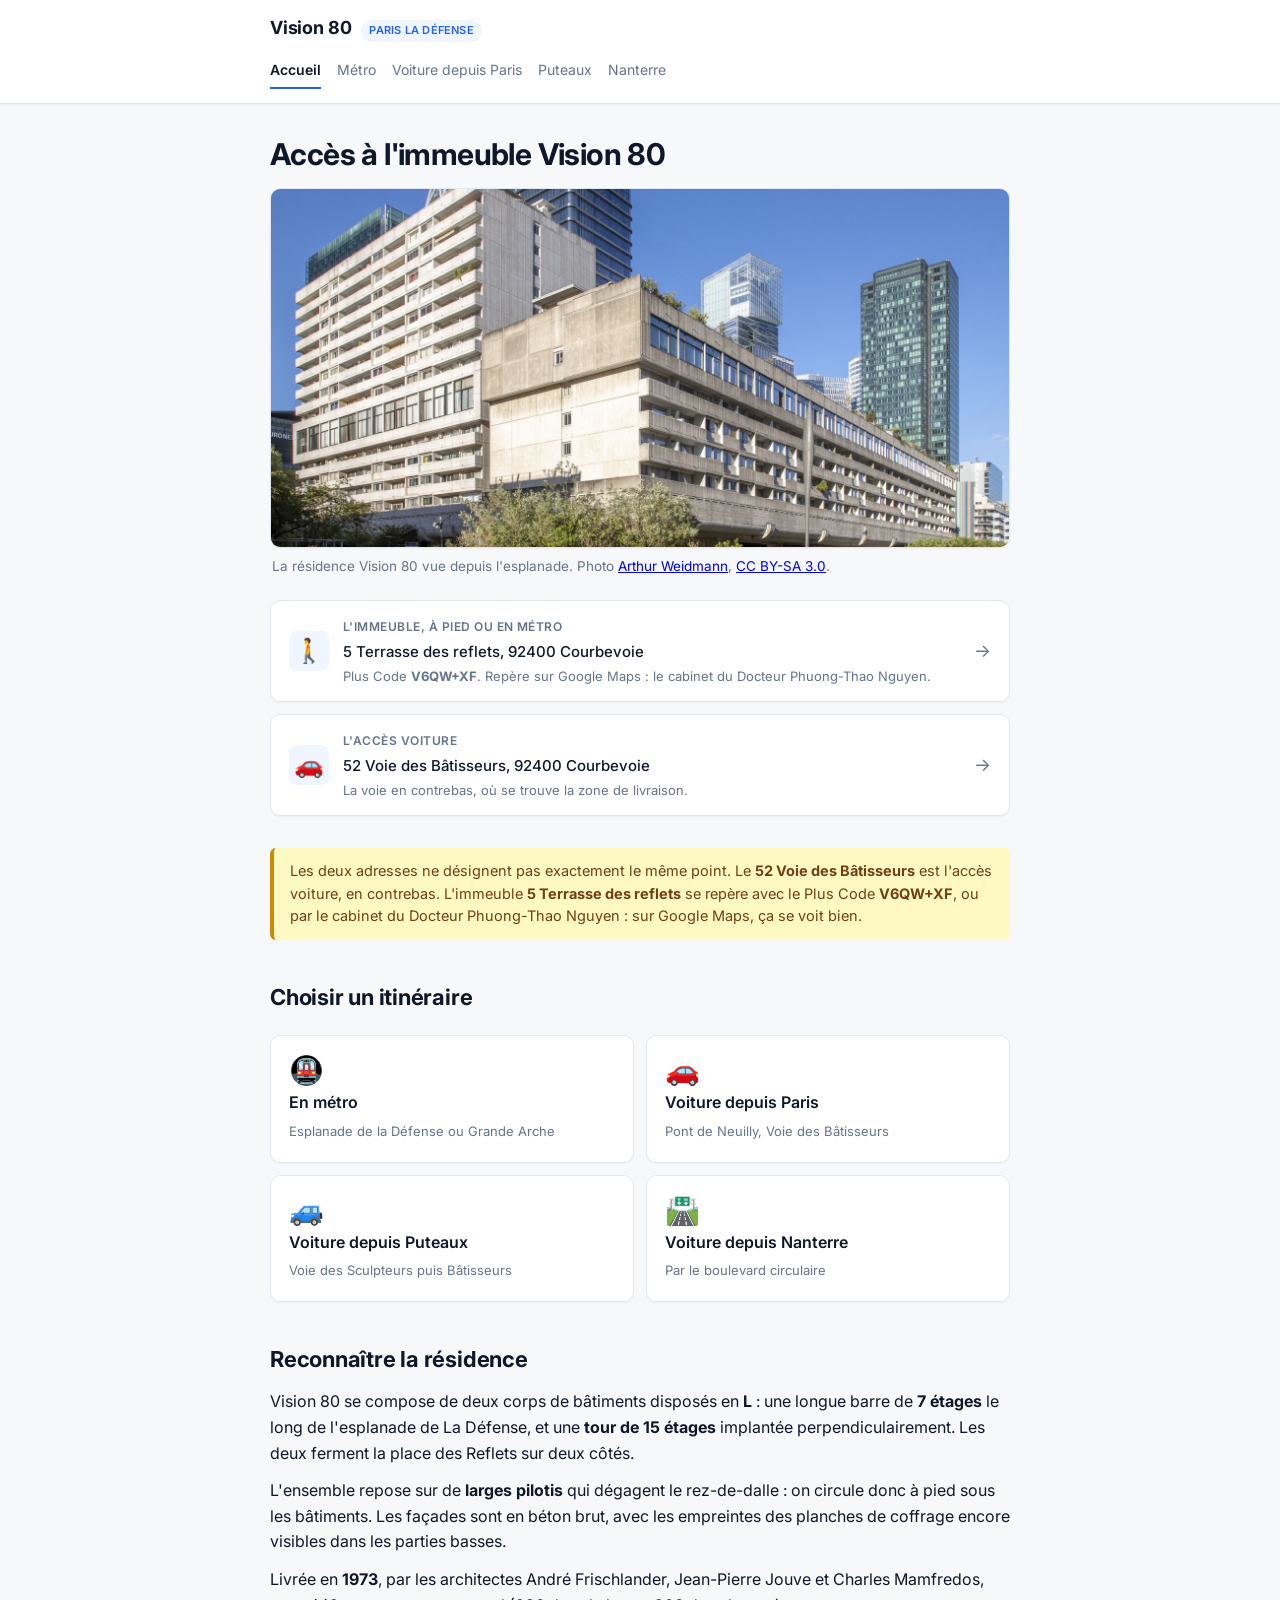
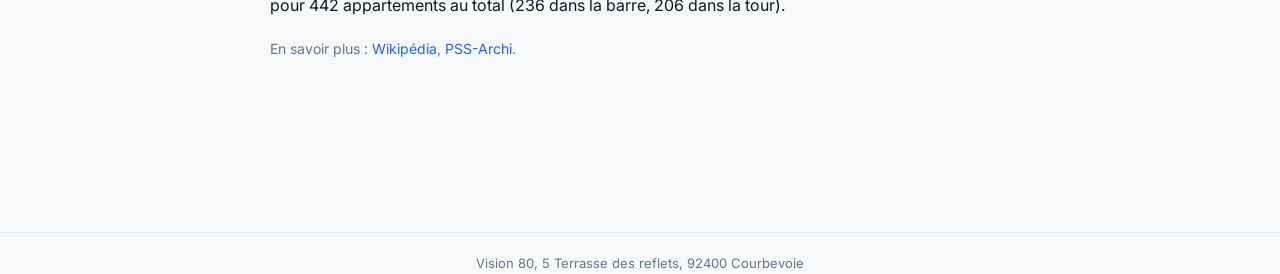
==== index.html @ 6543cbb2 "premier commit : site d'acces a la residence Vision 80, duplique depuis 5reflets.github.io" ====
<!doctype html>
<html lang="fr">
<head>
<meta charset="utf-8">
<meta name="viewport" content="width=device-width, initial-scale=1">
<title>Accès Vision 80 - 5 terrasse des reflets, Courbevoie</title>
<meta name="description" content="Comment se rendre à l'immeuble Vision 80, 5 terrasse des reflets, Paris La Défense, à pied, en métro ou en voiture.">
<link rel="preconnect" href="https://fonts.googleapis.com">
<link rel="preconnect" href="https://fonts.gstatic.com" crossorigin>
<link href="https://fonts.googleapis.com/css2?family=Inter:wght@400;500;600;700&display=swap" rel="stylesheet">
<link rel="stylesheet" href="style.css">
</head>
<body>

<header class="site-header">
  <div class="site-header-inner">
    <h1 class="site-title">
      <a href="index.html">Vision 80</a>
      <span class="badge">Paris La Défense</span>
    </h1>
    <nav class="tabs">
      <a href="index.html" class="active">Accueil</a>
      <a href="metro.html">Métro</a>
      <a href="voiture-paris.html">Voiture depuis Paris</a>
      <a href="voiture-puteaux.html">Puteaux</a>
      <a href="voiture-nanterre.html">Nanterre</a>
    </nav>
  </div>
</header>

<div class="container">

  <h1 class="page-title">Accès à l'immeuble Vision 80</h1>

  <figure class="figure figure--hero">
    <img src="images/vision80_2022.jpg" alt="La résidence Vision 80 vue depuis l'esplanade, la tour de 15 étages à gauche et la longue barre à droite, les tours de La Défense au fond">
    <figcaption>La résidence Vision 80 vue depuis l'esplanade. Photo <a href="https://fr.wikipedia.org/wiki/Fichier:Vision_80_Juillet_2022.jpeg" target="_blank" rel="noopener">Arthur Weidmann</a>, <a href="https://creativecommons.org/licenses/by-sa/3.0/deed.fr" target="_blank" rel="noopener">CC BY-SA 3.0</a>.</figcaption>
  </figure>

  <div class="addresses">
    <a class="address-card" href="https://maps.google.com/?q=V6QW%2BXF+Courbevoie" target="_blank" rel="noopener">
      <span class="icon">🚶</span>
      <span class="info">
        <span class="label">L'immeuble, à pied ou en métro</span>
        <span class="value">5 Terrasse des reflets, 92400 Courbevoie</span>
        <span class="hint">Plus Code <strong>V6QW+XF</strong>. Repère sur Google Maps : le cabinet du Docteur Phuong-Thao Nguyen.</span>
      </span>
      <span class="arrow">→</span>
    </a>
    <a class="address-card" href="https://maps.google.com/?q=52+Voie+des+B%C3%A2tisseurs,+92400+Courbevoie" target="_blank" rel="noopener">
      <span class="icon">🚗</span>
      <span class="info">
        <span class="label">L'accès voiture</span>
        <span class="value">52 Voie des Bâtisseurs, 92400 Courbevoie</span>
        <span class="hint">La voie en contrebas, où se trouve la zone de livraison.</span>
      </span>
      <span class="arrow">→</span>
    </a>
  </div>

  <div class="note">
    Les deux adresses ne désignent pas exactement le même point. Le <strong>52 Voie des Bâtisseurs</strong> est l'accès voiture, en contrebas. L'immeuble <strong>5 Terrasse des reflets</strong> se repère avec le Plus Code <strong>V6QW+XF</strong>, ou par le cabinet du Docteur Phuong-Thao Nguyen : sur Google Maps, ça se voit bien.
  </div>

  <h2>Choisir un itinéraire</h2>

  <div class="modes">
    <a class="mode-card" href="metro.html">
      <span class="icon">🚇</span>
      <span class="title">En métro</span>
      <span class="desc">Esplanade de la Défense ou Grande Arche</span>
    </a>
    <a class="mode-card" href="voiture-paris.html">
      <span class="icon">🚗</span>
      <span class="title">Voiture depuis Paris</span>
      <span class="desc">Pont de Neuilly, Voie des Bâtisseurs</span>
    </a>
    <a class="mode-card" href="voiture-puteaux.html">
      <span class="icon">🚙</span>
      <span class="title">Voiture depuis Puteaux</span>
      <span class="desc">Voie des Sculpteurs puis Bâtisseurs</span>
    </a>
    <a class="mode-card" href="voiture-nanterre.html">
      <span class="icon">🛣️</span>
      <span class="title">Voiture depuis Nanterre</span>
      <span class="desc">Par le boulevard circulaire</span>
    </a>
  </div>

  <h2>Reconnaître la résidence</h2>

  <p>Vision 80 se compose de deux corps de bâtiments disposés en <strong>L</strong> : une longue barre de <strong>7 étages</strong> le long de l'esplanade de La Défense, et une <strong>tour de 15 étages</strong> implantée perpendiculairement. Les deux ferment la place des Reflets sur deux côtés.</p>

  <p>L'ensemble repose sur de <strong>larges pilotis</strong> qui dégagent le rez-de-dalle : on circule donc à pied sous les bâtiments. Les façades sont en béton brut, avec les empreintes des planches de coffrage encore visibles dans les parties basses.</p>

  <p>Livrée en <strong>1973</strong>, par les architectes André Frischlander, Jean-Pierre Jouve et Charles Mamfredos, pour 442 appartements au total (236 dans la barre, 206 dans la tour).</p>

  <p class="links">
    En savoir plus :
    <a href="https://fr.wikipedia.org/wiki/R%C3%A9sidence_Vision_80" target="_blank" rel="noopener">Wikipédia</a>,
    <a href="https://www.pss-archi.eu/immeubles/FR-92026-1736.html" target="_blank" rel="noopener">PSS-Archi</a>.
  </p>

</div>

<footer class="site-footer">
  <address>Vision 80, 5 Terrasse des reflets, 92400 Courbevoie</address>
</footer>

</body>
</html>
---- style.css ----
/* ---------- Reset & base ---------- */
* { box-sizing: border-box; }
html { -webkit-text-size-adjust: 100%; }

:root {
  --bg: #f7f8fa;
  --surface: #ffffff;
  --text: #0f172a;
  --muted: #64748b;
  --border: #e2e8f0;
  --accent: #2563eb;
  --accent-dark: #1d4ed8;
  --accent-soft: #eff6ff;
  --warn-bg: #fef9c3;
  --warn-border: #ca8a04;
  --warn-text: #713f12;
  --radius: 10px;
  --shadow-sm: 0 1px 2px rgba(15, 23, 42, 0.05);
  --shadow: 0 4px 12px rgba(15, 23, 42, 0.06);
}

body {
  font-family: "Inter", -apple-system, BlinkMacSystemFont, "Segoe UI", Roboto, sans-serif;
  font-size: 16px;
  line-height: 1.6;
  color: var(--text);
  background: var(--bg);
  margin: 0;
  -webkit-font-smoothing: antialiased;
}

.container {
  max-width: 780px;
  margin: 0 auto;
  padding: 24px 20px 96px;
}

/* ---------- Header ---------- */
.site-header {
  background: var(--surface);
  border-bottom: 1px solid var(--border);
  position: sticky;
  top: 0;
  z-index: 10;
  box-shadow: var(--shadow-sm);
}

.site-header-inner {
  max-width: 780px;
  margin: 0 auto;
  padding: 14px 20px;
}

.site-title {
  display: flex;
  align-items: baseline;
  gap: 10px;
  flex-wrap: wrap;
  margin: 0;
  font-size: 18px;
  font-weight: 700;
  letter-spacing: -0.01em;
}

.site-title .badge {
  font-size: 11px;
  font-weight: 600;
  color: var(--accent);
  background: var(--accent-soft);
  padding: 2px 8px;
  border-radius: 999px;
  letter-spacing: 0.02em;
  text-transform: uppercase;
}

.site-title a { color: inherit; text-decoration: none; }

nav.tabs {
  display: flex;
  flex-wrap: wrap;
  gap: 4px 16px;
  margin-top: 10px;
  font-size: 14px;
}

nav.tabs a {
  color: var(--muted);
  text-decoration: none;
  padding: 6px 0;
  border-bottom: 2px solid transparent;
  transition: color .15s, border-color .15s;
}

nav.tabs a:hover { color: var(--text); }

nav.tabs a.active {
  color: var(--text);
  font-weight: 600;
  border-bottom-color: var(--accent);
}

/* ---------- Content headings ---------- */
h1.page-title {
  font-size: 30px;
  font-weight: 700;
  letter-spacing: -0.02em;
  margin: 8px 0 16px;
  line-height: 1.2;
}

h2 {
  font-size: 22px;
  font-weight: 700;
  letter-spacing: -0.01em;
  margin: 40px 0 12px;
}

h3 {
  font-size: 16px;
  font-weight: 600;
  color: var(--muted);
  text-transform: uppercase;
  letter-spacing: 0.05em;
  margin: 32px 0 12px;
}

p { margin: 12px 0; }

/* ---------- Addresses ---------- */
.addresses {
  display: grid;
  gap: 12px;
  margin: 20px 0 32px;
}

.address-card {
  background: var(--surface);
  border: 1px solid var(--border);
  border-radius: var(--radius);
  padding: 16px 18px;
  display: flex;
  align-items: center;
  gap: 14px;
  text-decoration: none;
  color: var(--text);
  box-shadow: var(--shadow-sm);
  transition: transform .12s, box-shadow .12s, border-color .12s;
}

.address-card:hover {
  transform: translateY(-1px);
  box-shadow: var(--shadow);
  border-color: var(--accent);
}

.address-card .icon {
  font-size: 24px;
  flex-shrink: 0;
  width: 40px;
  height: 40px;
  display: flex;
  align-items: center;
  justify-content: center;
  background: var(--accent-soft);
  border-radius: 8px;
}

.address-card .info {
  flex: 1;
  min-width: 0;
}

.address-card .label {
  display: block;
  font-size: 12px;
  font-weight: 600;
  color: var(--muted);
  text-transform: uppercase;
  letter-spacing: 0.04em;
  margin-bottom: 2px;
}

.address-card .value {
  font-size: 15px;
  font-weight: 500;
  line-height: 1.4;
}

.address-card .hint {
  display: block;
  font-size: 13px;
  color: var(--muted);
  margin-top: 3px;
  line-height: 1.4;
}

.address-card .arrow {
  color: var(--muted);
  font-size: 18px;
}

/* ---------- Mode cards (home) ---------- */
.modes {
  display: grid;
  grid-template-columns: repeat(2, 1fr);
  gap: 12px;
  margin: 20px 0 32px;
}

@media (max-width: 480px) {
  .modes { grid-template-columns: 1fr; }
}

.mode-card {
  background: var(--surface);
  border: 1px solid var(--border);
  border-radius: var(--radius);
  padding: 20px 18px;
  text-decoration: none;
  color: var(--text);
  display: flex;
  flex-direction: column;
  gap: 8px;
  box-shadow: var(--shadow-sm);
  transition: transform .12s, box-shadow .12s, border-color .12s;
}

.mode-card:hover {
  transform: translateY(-2px);
  box-shadow: var(--shadow);
  border-color: var(--accent);
}

.mode-card .icon {
  font-size: 28px;
  line-height: 1;
}

.mode-card .title {
  font-size: 16px;
  font-weight: 600;
  line-height: 1.3;
}

.mode-card .desc {
  font-size: 13px;
  color: var(--muted);
}

/* ---------- Hero image ---------- */
.hero {
  width: 100%;
  height: auto;
  display: block;
  border-radius: var(--radius);
  border: 1px solid var(--border);
  margin: 8px 0 24px;
  box-shadow: var(--shadow-sm);
}

/* ---------- Figure avec legende ---------- */
.figure {
  margin: 8px 0 24px;
}

.figure img {
  width: 100%;
  height: auto;
  display: block;
  border-radius: var(--radius);
  border: 1px solid var(--border);
  box-shadow: var(--shadow-sm);
}

.figure figcaption {
  font-size: 13.5px;
  color: var(--muted);
  line-height: 1.5;
  margin-top: 8px;
  padding: 0 2px;
}

/* Photo d'ouverture : cadree en bandeau pour ne pas manger l'ecran.
   A ne pas appliquer aux cartes ni aux photos d'itineraire, qui doivent
   rester entieres sous peine de perdre l'information. */
.figure--hero img {
  max-height: 360px;
  object-fit: cover;
  object-position: center 45%;
}

@media (max-width: 600px) {
  .figure--hero img { max-height: 240px; }
}

/* ---------- Video ---------- */
.video {
  position: relative;
  width: 100%;
  aspect-ratio: 16 / 9;
  margin: 16px 0 32px;
  overflow: hidden;
  background: #000;
  border-radius: var(--radius);
  border: 1px solid var(--border);
  box-shadow: var(--shadow-sm);
}

.video iframe {
  position: absolute;
  inset: 0;
  width: 100%;
  height: 100%;
  border: 0;
}

/* ---------- Steps ---------- */
.steps {
  list-style: none;
  padding: 0;
  margin: 20px 0;
  counter-reset: step;
}

.steps > li {
  counter-increment: step;
  position: relative;
  padding: 0 0 32px 56px;
  margin: 0;
}

.steps > li::before {
  content: counter(step);
  position: absolute;
  left: 0;
  top: 0;
  width: 36px;
  height: 36px;
  border-radius: 50%;
  background: var(--accent);
  color: #fff;
  font-weight: 700;
  font-size: 15px;
  display: flex;
  align-items: center;
  justify-content: center;
  box-shadow: 0 0 0 4px var(--accent-soft);
}

.steps > li:not(:last-child)::after {
  content: "";
  position: absolute;
  left: 17px;
  top: 44px;
  bottom: 8px;
  width: 2px;
  background: var(--border);
}

.steps > li p:first-of-type {
  margin-top: 6px;
  font-weight: 500;
  font-size: 15.5px;
}

.steps img {
  max-width: 100%;
  height: auto;
  display: block;
  margin: 12px 0 0;
  border: 1px solid var(--border);
  border-radius: 6px;
}

/* ---------- Liens de bas de section ---------- */
.links {
  font-size: 14px;
  color: var(--muted);
  margin-top: 20px;
}

.links a {
  color: var(--accent);
  text-decoration: none;
}

.links a:hover { text-decoration: underline; }

/* ---------- Note ---------- */
.note {
  background: var(--warn-bg);
  border-left: 4px solid var(--warn-border);
  color: var(--warn-text);
  padding: 12px 16px;
  border-radius: 6px;
  margin: 20px 0;
  font-size: 14.5px;
  line-height: 1.55;
}

.note strong { color: var(--warn-text); }

/* ---------- Footer ---------- */
footer.site-footer {
  border-top: 1px solid var(--border);
  padding-top: 20px;
  margin-top: 64px;
  font-size: 13px;
  color: var(--muted);
  text-align: center;
}

footer address { font-style: normal; }
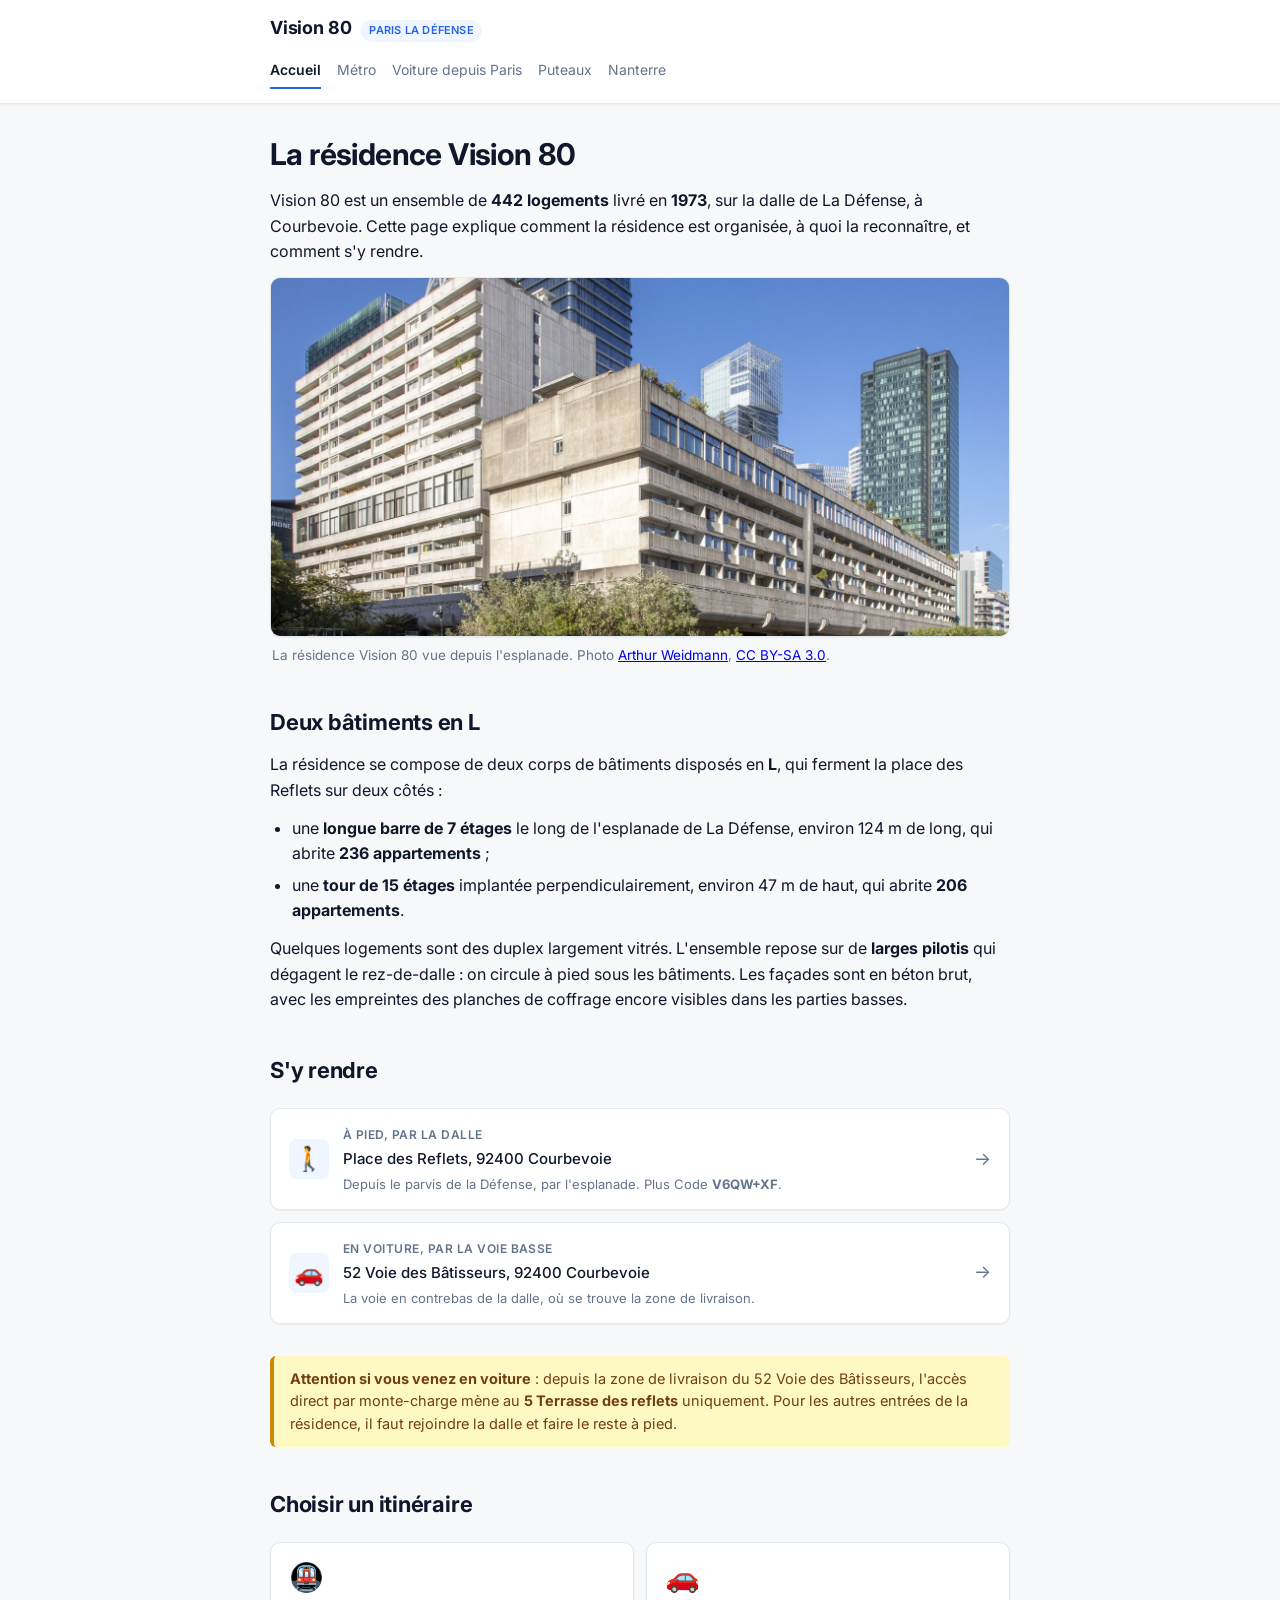
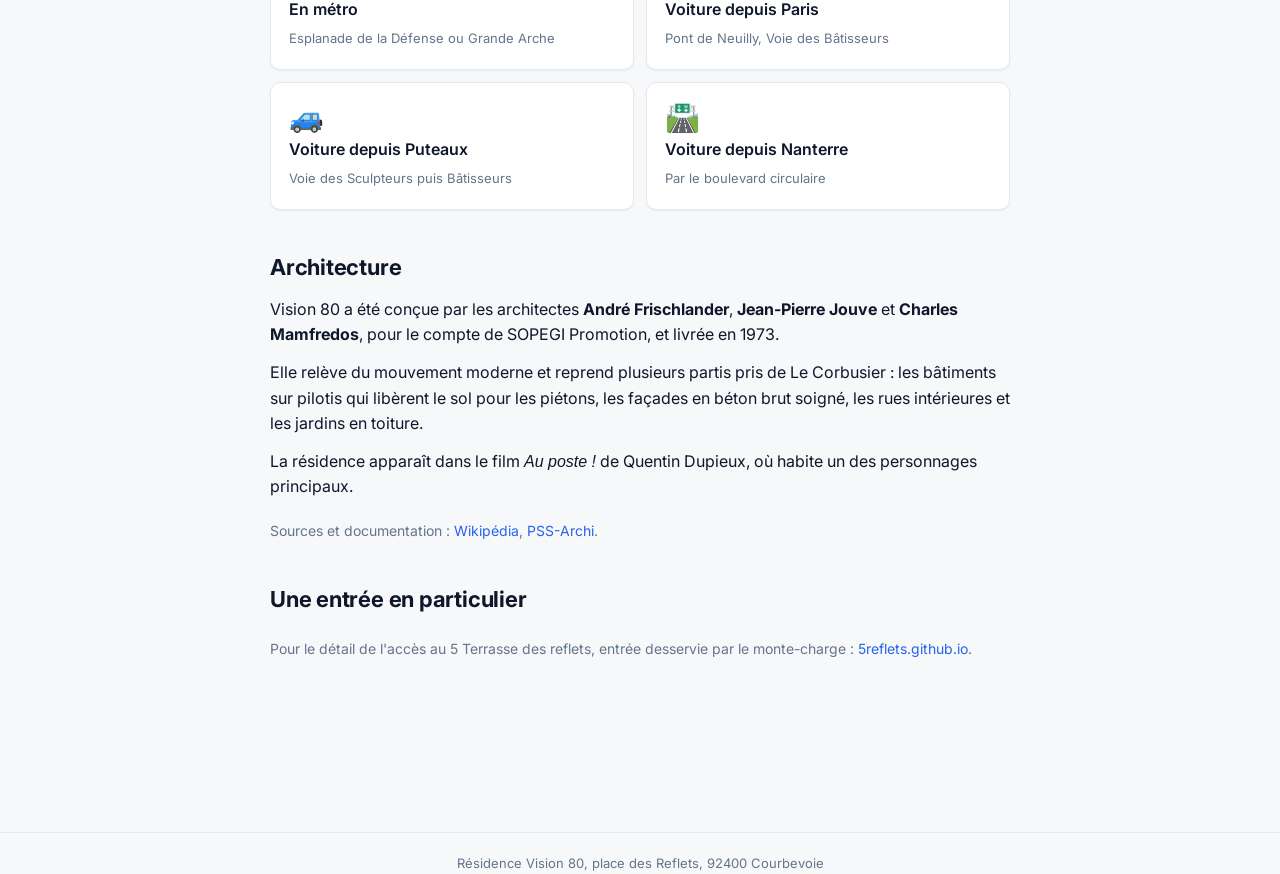
==== commit 21921fb9: "specialise le site sur la residence entiere : structure en L des deux batiments, architecture, et pr" ====
--- a/index.html
+++ b/index.html
@@ -3,8 +3,8 @@
 <head>
 <meta charset="utf-8">
 <meta name="viewport" content="width=device-width, initial-scale=1">
-<title>Accès Vision 80 - 5 terrasse des reflets, Courbevoie</title>
-<meta name="description" content="Comment se rendre à l'immeuble Vision 80, 5 terrasse des reflets, Paris La Défense, à pied, en métro ou en voiture.">
+<title>La résidence Vision 80, Paris La Défense</title>
+<meta name="description" content="La résidence Vision 80 à Paris La Défense (Courbevoie) : comment elle est organisée, comment la reconnaître, et comment s'y rendre à pied, en métro ou en voiture.">
 <link rel="preconnect" href="https://fonts.googleapis.com">
 <link rel="preconnect" href="https://fonts.gstatic.com" crossorigin>
 <link href="https://fonts.googleapis.com/css2?family=Inter:wght@400;500;600;700&display=swap" rel="stylesheet">
@@ -30,36 +30,51 @@
 
 <div class="container">
 
-  <h1 class="page-title">Accès à l'immeuble Vision 80</h1>
+  <h1 class="page-title">La résidence Vision 80</h1>
+
+  <p>Vision 80 est un ensemble de <strong>442 logements</strong> livré en <strong>1973</strong>, sur la dalle de La Défense, à Courbevoie. Cette page explique comment la résidence est organisée, à quoi la reconnaître, et comment s'y rendre.</p>
 
   <figure class="figure figure--hero">
     <img src="images/vision80_2022.jpg" alt="La résidence Vision 80 vue depuis l'esplanade, la tour de 15 étages à gauche et la longue barre à droite, les tours de La Défense au fond">
     <figcaption>La résidence Vision 80 vue depuis l'esplanade. Photo <a href="https://fr.wikipedia.org/wiki/Fichier:Vision_80_Juillet_2022.jpeg" target="_blank" rel="noopener">Arthur Weidmann</a>, <a href="https://creativecommons.org/licenses/by-sa/3.0/deed.fr" target="_blank" rel="noopener">CC BY-SA 3.0</a>.</figcaption>
   </figure>
 
+  <h2>Deux bâtiments en L</h2>
+
+  <p>La résidence se compose de deux corps de bâtiments disposés en <strong>L</strong>, qui ferment la place des Reflets sur deux côtés :</p>
+
+  <ul>
+    <li>une <strong>longue barre de 7 étages</strong> le long de l'esplanade de La Défense, environ 124 m de long, qui abrite <strong>236 appartements</strong> ;</li>
+    <li>une <strong>tour de 15 étages</strong> implantée perpendiculairement, environ 47 m de haut, qui abrite <strong>206 appartements</strong>.</li>
+  </ul>
+
+  <p>Quelques logements sont des duplex largement vitrés. L'ensemble repose sur de <strong>larges pilotis</strong> qui dégagent le rez-de-dalle : on circule à pied sous les bâtiments. Les façades sont en béton brut, avec les empreintes des planches de coffrage encore visibles dans les parties basses.</p>
+
+  <h2>S'y rendre</h2>
+
   <div class="addresses">
     <a class="address-card" href="https://maps.google.com/?q=V6QW%2BXF+Courbevoie" target="_blank" rel="noopener">
       <span class="icon">🚶</span>
       <span class="info">
-        <span class="label">L'immeuble, à pied ou en métro</span>
-        <span class="value">5 Terrasse des reflets, 92400 Courbevoie</span>
-        <span class="hint">Plus Code <strong>V6QW+XF</strong>. Repère sur Google Maps : le cabinet du Docteur Phuong-Thao Nguyen.</span>
+        <span class="label">À pied, par la dalle</span>
+        <span class="value">Place des Reflets, 92400 Courbevoie</span>
+        <span class="hint">Depuis le parvis de la Défense, par l'esplanade. Plus Code <strong>V6QW+XF</strong>.</span>
       </span>
       <span class="arrow">→</span>
     </a>
     <a class="address-card" href="https://maps.google.com/?q=52+Voie+des+B%C3%A2tisseurs,+92400+Courbevoie" target="_blank" rel="noopener">
       <span class="icon">🚗</span>
       <span class="info">
-        <span class="label">L'accès voiture</span>
+        <span class="label">En voiture, par la voie basse</span>
         <span class="value">52 Voie des Bâtisseurs, 92400 Courbevoie</span>
-        <span class="hint">La voie en contrebas, où se trouve la zone de livraison.</span>
+        <span class="hint">La voie en contrebas de la dalle, où se trouve la zone de livraison.</span>
       </span>
       <span class="arrow">→</span>
     </a>
   </div>
 
   <div class="note">
-    Les deux adresses ne désignent pas exactement le même point. Le <strong>52 Voie des Bâtisseurs</strong> est l'accès voiture, en contrebas. L'immeuble <strong>5 Terrasse des reflets</strong> se repère avec le Plus Code <strong>V6QW+XF</strong>, ou par le cabinet du Docteur Phuong-Thao Nguyen : sur Google Maps, ça se voit bien.
+    <strong>Attention si vous venez en voiture</strong> : depuis la zone de livraison du 52 Voie des Bâtisseurs, l'accès direct par monte-charge mène au <strong>5 Terrasse des reflets</strong> uniquement. Pour les autres entrées de la résidence, il faut rejoindre la dalle et faire le reste à pied.
   </div>
 
   <h2>Choisir un itinéraire</h2>
@@ -87,24 +102,31 @@
     </a>
   </div>
 
-  <h2>Reconnaître la résidence</h2>
+  <h2>Architecture</h2>
 
-  <p>Vision 80 se compose de deux corps de bâtiments disposés en <strong>L</strong> : une longue barre de <strong>7 étages</strong> le long de l'esplanade de La Défense, et une <strong>tour de 15 étages</strong> implantée perpendiculairement. Les deux ferment la place des Reflets sur deux côtés.</p>
+  <p>Vision 80 a été conçue par les architectes <strong>André Frischlander</strong>, <strong>Jean-Pierre Jouve</strong> et <strong>Charles Mamfredos</strong>, pour le compte de SOPEGI Promotion, et livrée en 1973.</p>
 
-  <p>L'ensemble repose sur de <strong>larges pilotis</strong> qui dégagent le rez-de-dalle : on circule donc à pied sous les bâtiments. Les façades sont en béton brut, avec les empreintes des planches de coffrage encore visibles dans les parties basses.</p>
+  <p>Elle relève du mouvement moderne et reprend plusieurs partis pris de Le Corbusier : les bâtiments sur pilotis qui libèrent le sol pour les piétons, les façades en béton brut soigné, les rues intérieures et les jardins en toiture.</p>
 
-  <p>Livrée en <strong>1973</strong>, par les architectes André Frischlander, Jean-Pierre Jouve et Charles Mamfredos, pour 442 appartements au total (236 dans la barre, 206 dans la tour).</p>
+  <p>La résidence apparaît dans le film <em>Au poste !</em> de Quentin Dupieux, où habite un des personnages principaux.</p>
 
   <p class="links">
-    En savoir plus :
+    Sources et documentation :
     <a href="https://fr.wikipedia.org/wiki/R%C3%A9sidence_Vision_80" target="_blank" rel="noopener">Wikipédia</a>,
     <a href="https://www.pss-archi.eu/immeubles/FR-92026-1736.html" target="_blank" rel="noopener">PSS-Archi</a>.
+  </p>
+
+  <h2>Une entrée en particulier</h2>
+
+  <p class="links">
+    Pour le détail de l'accès au 5 Terrasse des reflets, entrée desservie par le monte-charge :
+    <a href="https://5reflets.github.io/" target="_blank" rel="noopener">5reflets.github.io</a>.
   </p>
 
 </div>
 
 <footer class="site-footer">
-  <address>Vision 80, 5 Terrasse des reflets, 92400 Courbevoie</address>
+  <address>Résidence Vision 80, place des Reflets, 92400 Courbevoie</address>
 </footer>
 
 </body>
--- a/style.css
+++ b/style.css
@@ -126,6 +126,13 @@
 
 p { margin: 12px 0; }
 
+ul {
+  margin: 12px 0;
+  padding-left: 22px;
+}
+
+ul li { margin: 6px 0; }
+
 /* ---------- Addresses ---------- */
 .addresses {
   display: grid;
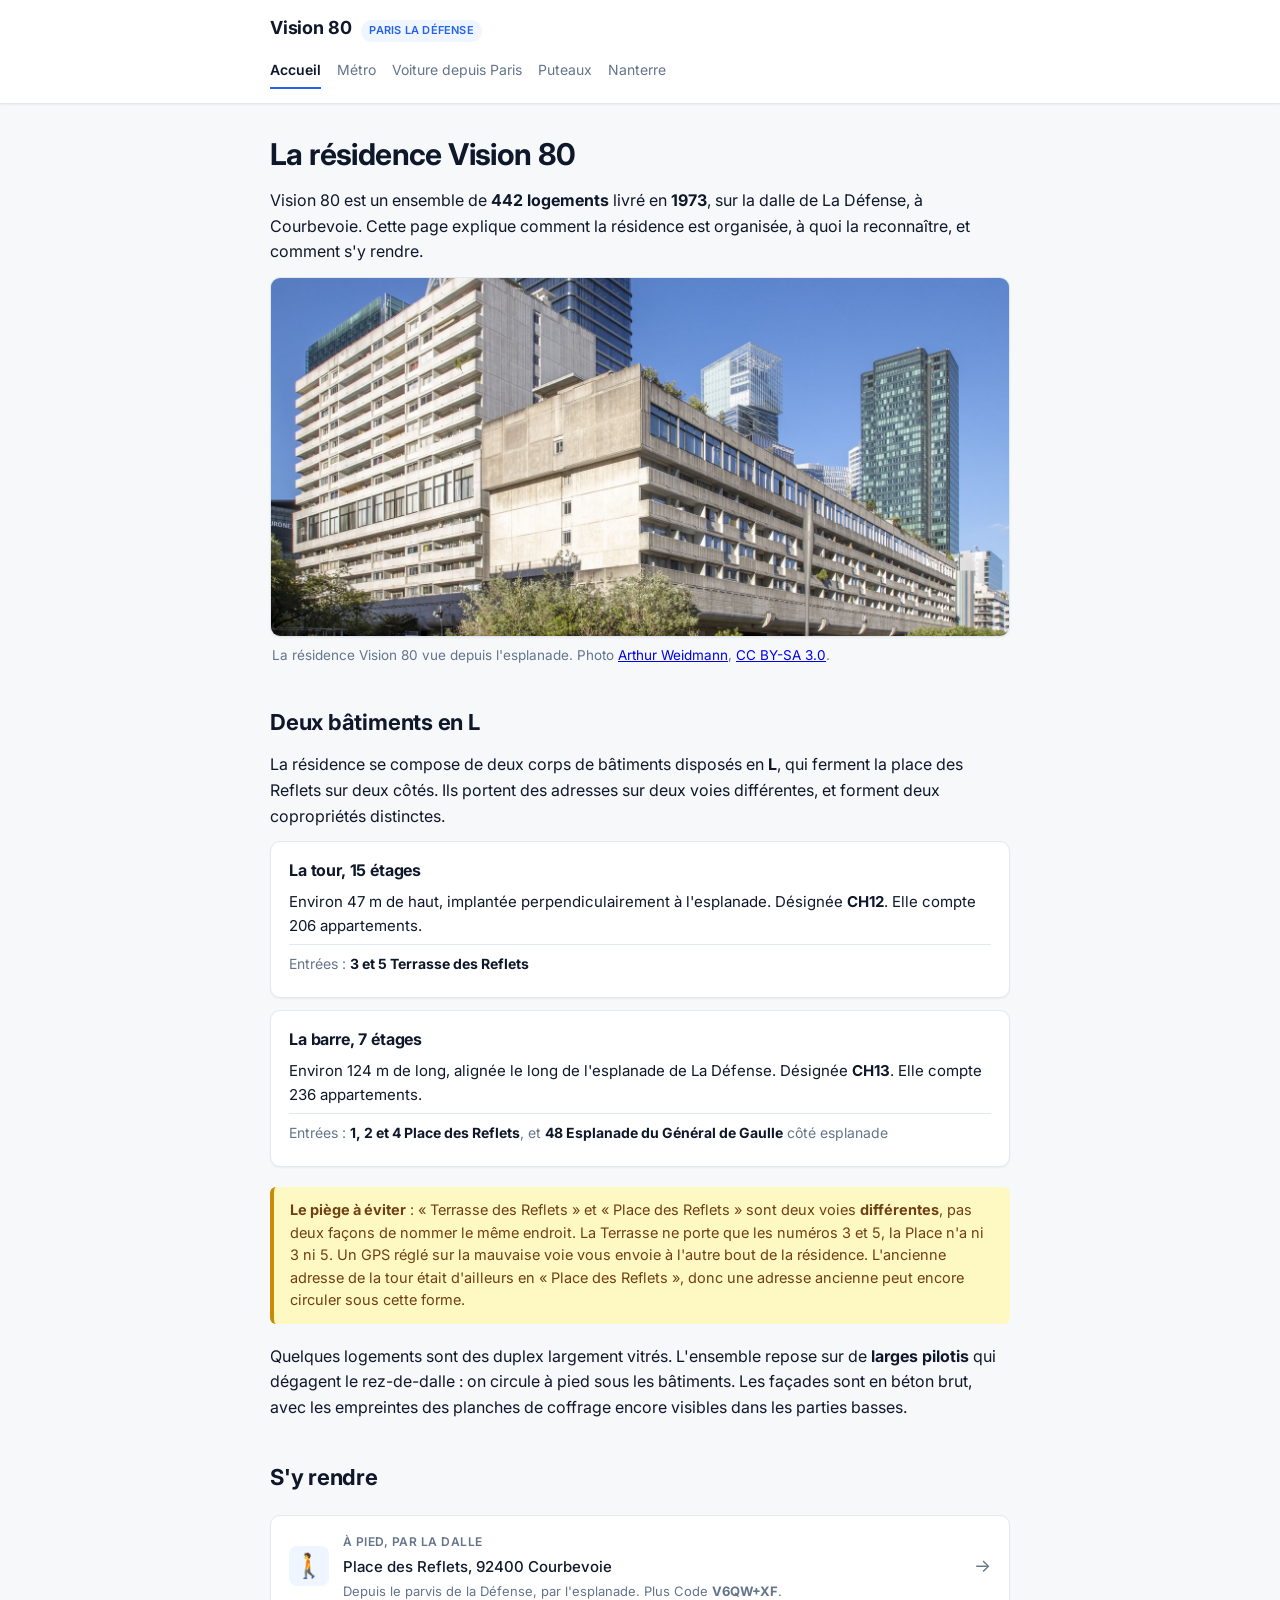
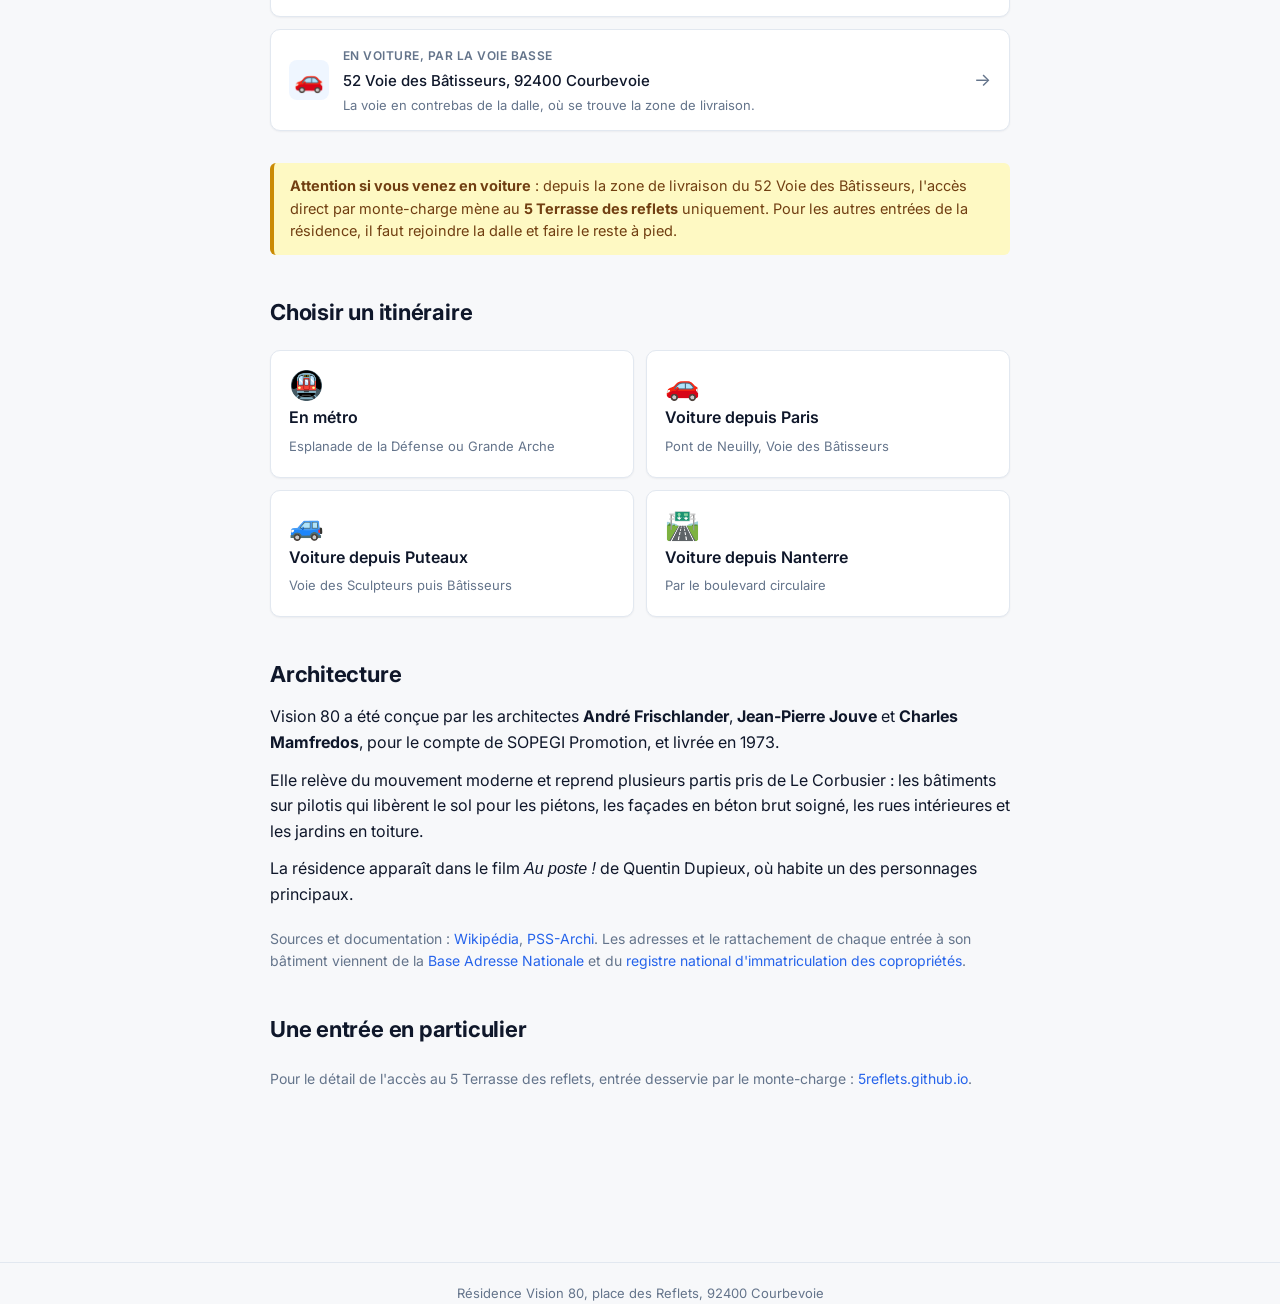
==== commit 739ee0a8: "detaille les entrees de chaque batiment d'apres la Base Adresse Nationale et le registre des copropr" ====
--- a/index.html
+++ b/index.html
@@ -41,12 +41,23 @@
 
   <h2>Deux bâtiments en L</h2>
 
-  <p>La résidence se compose de deux corps de bâtiments disposés en <strong>L</strong>, qui ferment la place des Reflets sur deux côtés :</p>
+  <p>La résidence se compose de deux corps de bâtiments disposés en <strong>L</strong>, qui ferment la place des Reflets sur deux côtés. Ils portent des adresses sur deux voies différentes, et forment deux copropriétés distinctes.</p>
 
-  <ul>
-    <li>une <strong>longue barre de 7 étages</strong> le long de l'esplanade de La Défense, environ 124 m de long, qui abrite <strong>236 appartements</strong> ;</li>
-    <li>une <strong>tour de 15 étages</strong> implantée perpendiculairement, environ 47 m de haut, qui abrite <strong>206 appartements</strong>.</li>
-  </ul>
+  <div class="building">
+    <h3 class="building-title">La tour, 15 étages</h3>
+    <p>Environ 47 m de haut, implantée perpendiculairement à l'esplanade. Désignée <strong>CH12</strong>. Elle compte 206 appartements.</p>
+    <p class="building-addr">Entrées : <strong>3 et 5 Terrasse des Reflets</strong></p>
+  </div>
+
+  <div class="building">
+    <h3 class="building-title">La barre, 7 étages</h3>
+    <p>Environ 124 m de long, alignée le long de l'esplanade de La Défense. Désignée <strong>CH13</strong>. Elle compte 236 appartements.</p>
+    <p class="building-addr">Entrées : <strong>1, 2 et 4 Place des Reflets</strong>, et <strong>48 Esplanade du Général de Gaulle</strong> côté esplanade</p>
+  </div>
+
+  <div class="note">
+    <strong>Le piège à éviter</strong> : « Terrasse des Reflets » et « Place des Reflets » sont deux voies <strong>différentes</strong>, pas deux façons de nommer le même endroit. La Terrasse ne porte que les numéros 3 et 5, la Place n'a ni 3 ni 5. Un GPS réglé sur la mauvaise voie vous envoie à l'autre bout de la résidence. L'ancienne adresse de la tour était d'ailleurs en « Place des Reflets », donc une adresse ancienne peut encore circuler sous cette forme.
+  </div>
 
   <p>Quelques logements sont des duplex largement vitrés. L'ensemble repose sur de <strong>larges pilotis</strong> qui dégagent le rez-de-dalle : on circule à pied sous les bâtiments. Les façades sont en béton brut, avec les empreintes des planches de coffrage encore visibles dans les parties basses.</p>
 
@@ -114,6 +125,9 @@
     Sources et documentation :
     <a href="https://fr.wikipedia.org/wiki/R%C3%A9sidence_Vision_80" target="_blank" rel="noopener">Wikipédia</a>,
     <a href="https://www.pss-archi.eu/immeubles/FR-92026-1736.html" target="_blank" rel="noopener">PSS-Archi</a>.
+    Les adresses et le rattachement de chaque entrée à son bâtiment viennent de la
+    <a href="https://adresse.data.gouv.fr/" target="_blank" rel="noopener">Base Adresse Nationale</a>
+    et du <a href="https://www.data.gouv.fr/datasets/registre-national-dimmatriculation-des-coproprietes" target="_blank" rel="noopener">registre national d'immatriculation des copropriétés</a>.
   </p>
 
   <h2>Une entrée en particulier</h2>
--- a/style.css
+++ b/style.css
@@ -379,6 +379,36 @@
   border-radius: 6px;
 }
 
+/* ---------- Bloc batiment ---------- */
+.building {
+  background: var(--surface);
+  border: 1px solid var(--border);
+  border-radius: var(--radius);
+  padding: 16px 18px;
+  margin: 12px 0;
+  box-shadow: var(--shadow-sm);
+}
+
+.building-title {
+  font-size: 16px;
+  font-weight: 700;
+  color: var(--text);
+  text-transform: none;
+  letter-spacing: -0.01em;
+  margin: 0 0 6px;
+}
+
+.building p { margin: 6px 0; font-size: 15px; }
+
+.building-addr {
+  padding-top: 8px;
+  border-top: 1px solid var(--border);
+  color: var(--muted);
+  font-size: 14px !important;
+}
+
+.building-addr strong { color: var(--text); }
+
 /* ---------- Liens de bas de section ---------- */
 .links {
   font-size: 14px;
